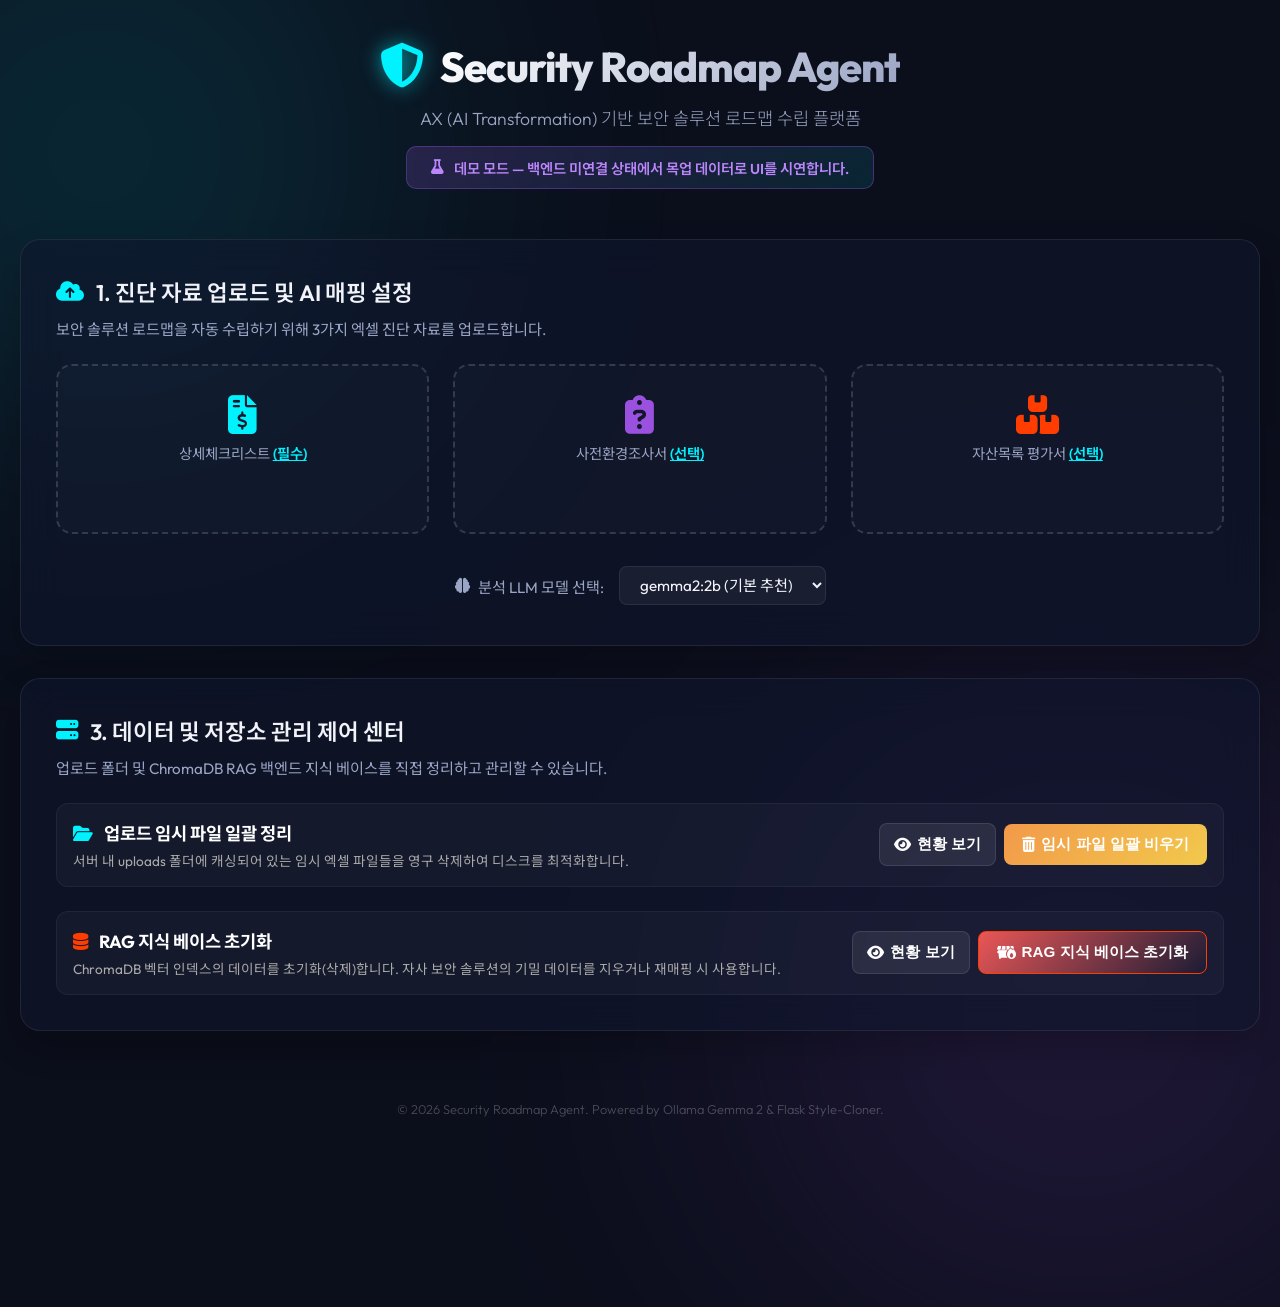
==== public/index.html @ c1308229 "feat: Vercel 외부 배포용 정적 프론트엔드 및 데모 모드 추가 - vercel.json 배포 설정 파일 생성 - public/ 디렉터리 (index.html, css, j" ====
<!DOCTYPE html>
<html lang="ko">
<head>
    <meta charset="UTF-8">
    <meta name="viewport" content="width=device-width, initial-scale=1.0">
    <title>보안 로드맵 수립 에이전트 (AX 솔루션)</title>
    <meta name="description" content="AX (AI Transformation) 기반 정보보안감사 보안 솔루션 로드맵 자동 수립 플랫폼. 로컬 sLLM과 RAG 기술을 활용한 오프라인 보안 컨설팅 자동화 시스템.">
    <!-- Google Fonts -->
    <link href="https://fonts.googleapis.com/css2?family=Outfit:wght@300;400;600;800&family=Noto+Sans+KR:wght@300;400;700&display=swap" rel="stylesheet">
    <!-- FontAwesome for Icons -->
    <link rel="stylesheet" href="https://cdnjs.cloudflare.com/ajax/libs/font-awesome/6.4.0/css/all.min.css">
    <!-- Premium stylesheet link -->
    <link rel="stylesheet" href="./css/style.css">
</head>
<body>
    <!-- Background Aura Elements -->
    <div class="aura aura-blue"></div>
    <div class="aura aura-purple"></div>

    <div class="container">
        <!-- Header -->
        <header class="app-header">
            <div class="logo">
                <i class="fa-solid fa-shield-halved glow-icon"></i>
                <h1>Security Roadmap Agent</h1>
            </div>
            <p class="subtitle">AX (AI Transformation) 기반 보안 솔루션 로드맵 수립 플랫폼</p>
            <!-- 데모 모드 배너 -->
            <div id="demo-mode-banner" class="demo-banner" style="display: none;">
                <i class="fa-solid fa-flask"></i>
                <span>데모 모드 — 백엔드 미연결 상태에서 목업 데이터로 UI를 시연합니다.</span>
            </div>
        </header>

        <!-- Main Card Section -->
        <main class="main-content">
            <!-- 1. Upload Card -->
            <section class="card upload-card glass">
                <h2><i class="fa-solid fa-cloud-arrow-up card-icon"></i>1. 진단 자료 업로드 및 AI 매핑 설정</h2>
                <p class="card-desc">보안 솔루션 로드맵을 자동 수립하기 위해 3가지 엑셀 진단 자료를 업로드합니다.</p>
                
                <div class="upload-grid" style="display: grid; grid-template-columns: repeat(auto-fit, minmax(280px, 1fr)); gap: 1.5rem; margin-top: 1rem; margin-bottom: 2rem;">
                    <!-- 1. 내부보안점검 상세체크리스트 -->
                    <div class="dropzone" id="dropzone" style="padding: 30px 15px; min-height: 170px;">
                        <input type="file" id="file-input" accept=".xlsx" style="display: none;">
                        <i class="fa-solid fa-file-invoice-dollar cloud-icon" style="font-size: 2.4rem; color: var(--accent-blue); margin-bottom: 8px;"></i>
                        <p class="dropzone-text" style="font-size: 0.9rem; margin: 0;">상세체크리스트 <span>(필수)</span></p>
                        <p class="file-info" id="file-info" style="font-size: 0.78rem; margin-top: 10px; word-break: break-all;"></p>
                    </div>

                    <!-- 2. 사전환경조사서 -->
                    <div class="dropzone dropzone-purple" id="dropzone-env" style="padding: 30px 15px; min-height: 170px;">
                        <input type="file" id="file-input-env" accept=".xlsx" style="display: none;">
                        <i class="fa-solid fa-clipboard-question cloud-icon" style="font-size: 2.4rem; color: var(--accent-purple); margin-bottom: 8px;"></i>
                        <p class="dropzone-text" style="font-size: 0.9rem; margin: 0;">사전환경조사서 <span>(선택)</span></p>
                        <p class="file-info" id="file-info-env" style="font-size: 0.78rem; margin-top: 10px; color: var(--accent-purple); word-break: break-all;"></p>
                    </div>

                    <!-- 3. 자산목록 및 중요도 평가서 -->
                    <div class="dropzone dropzone-red" id="dropzone-asset" style="padding: 30px 15px; min-height: 170px;">
                        <input type="file" id="file-input-asset" accept=".xlsx" style="display: none;">
                        <i class="fa-solid fa-boxes-stacked cloud-icon" style="font-size: 2.4rem; color: var(--accent-red); margin-bottom: 8px;"></i>
                        <p class="dropzone-text" style="font-size: 0.9rem; margin: 0;">자산목록 평가서 <span>(선택)</span></p>
                        <p class="file-info" id="file-info-asset" style="font-size: 0.78rem; margin-top: 10px; color: var(--accent-red); word-break: break-all;"></p>
                    </div>
                </div>

                <div class="model-select-container">
                    <label for="model-select"><i class="fa-solid fa-brain"></i> 분석 LLM 모델 선택:</label>
                    <select id="model-select" class="model-select">
                        <option value="gemma2:2b" selected>gemma2:2b (기본 추천)</option>
                        <option value="llama3.2:3b">llama3.2:3b</option>
                        <option value="gemma4:e4b">gemma4:e4b</option>
                    </select>
                </div>

                <div class="action-bar" id="upload-actions" style="display: none;">
                    <button class="btn btn-primary" id="btn-map-start">
                        <i class="fa-solid fa-microchip"></i> AI 매핑 및 스케줄링 기동
                    </button>
                </div>
            </section>
            
            <!-- 3. Storage and RAG Database Management (Premium Glassmorphism Card) -->
            <section class="card management-card glass" style="margin-top: 2rem;">
                <h2><i class="fa-solid fa-server card-icon"></i>3. 데이터 및 저장소 관리 제어 센터</h2>
                <p class="card-desc">업로드 폴더 및 ChromaDB RAG 백엔드 지식 베이스를 직접 정리하고 관리할 수 있습니다.</p>
                <div class="management-grid" style="display: flex; flex-direction: column; gap: 1.5rem; margin-top: 1.5rem;">
                    <div class="mgmt-item-container" style="background: rgba(255, 255, 255, 0.03); border-radius: 12px; border: 1px solid rgba(255, 255, 255, 0.05); padding: 1rem;">
                        <div class="mgmt-item" style="display: flex; justify-content: space-between; align-items: center; gap: 1rem;">
                            <div class="mgmt-info" style="flex: 1;">
                                <h3 style="font-size: 1.1rem; color: #fff; margin-bottom: 0.3rem;"><i class="fa-solid fa-folder-open" style="color: var(--accent-blue); margin-right: 0.5rem;"></i> 업로드 임시 파일 일괄 정리</h3>
                                <p style="font-size: 0.85rem; color: #aaa; margin: 0;">서버 내 uploads 폴더에 캐싱되어 있는 임시 엑셀 파일들을 영구 삭제하여 디스크를 최적화합니다.</p>
                            </div>
                            <div style="display: flex; gap: 8px; align-items: center;">
                                <button class="btn" id="btn-view-uploads" style="background: rgba(255,255,255,0.08); color: #fff; border: 1px solid rgba(255,255,255,0.1); padding: 10px 14px; border-radius: 8px; cursor: pointer; display: flex; align-items: center; gap: 6px; font-weight: 600;">
                                    <i class="fa-solid fa-eye"></i> 현황 보기
                                </button>
                                <button class="btn btn-warning" id="btn-clear-uploads" style="background: linear-gradient(135deg, #f2994a, #f2c94c); color: #fff; border: none; padding: 10px 18px; border-radius: 8px; cursor: pointer; display: flex; align-items: center; gap: 6px; font-weight: 600;">
                                    <i class="fa-solid fa-trash-can"></i> 임시 파일 일괄 비우기
                                </button>
                            </div>
                        </div>
                        
                        <!-- 업로드 파일 목록 표시 패널 -->
                        <div class="mgmt-sub-panel" id="uploads-list-panel" style="margin-top: 1rem; padding: 1rem; background: rgba(0,0,0,0.25); border-radius: 8px; border: 1px solid rgba(255,255,255,0.05); display: none;">
                            <h4 style="margin: 0 0 0.8rem 0; color: #fff; font-size: 0.95rem; display: flex; justify-content: space-between; align-items: center;">
                                <span><i class="fa-solid fa-list-check" style="color: var(--accent-blue); margin-right: 6px;"></i> 보관 중인 임시 파일 목록</span>
                                <span style="font-size: 0.8rem; color: #888;" id="uploads-count-text">0개 파일</span>
                            </h4>
                            <div style="max-height: 180px; overflow-y: auto; border-radius: 6px;">
                                <table style="width: 100%; border-collapse: collapse; font-size: 0.8rem; text-align: left;">
                                    <thead>
                                        <tr style="border-bottom: 2px solid rgba(255,255,255,0.1); color: #ddd; background: rgba(255,255,255,0.02);">
                                            <th style="padding: 8px;">파일명</th>
                                            <th style="padding: 8px;">크기 (Bytes)</th>
                                            <th style="padding: 8px;">업로드 일시</th>
                                        </tr>
                                    </thead>
                                    <tbody id="uploads-list-tbody" style="color: #bbb;">
                                        <tr>
                                            <td colspan="3" style="padding: 12px; text-align: center; color: #666;">데이터를 불러오는 중입니다...</td>
                                        </tr>
                                    </tbody>
                                </table>
                            </div>
                        </div>
                    </div>
                    
                    <div class="mgmt-item-container" style="background: rgba(255, 255, 255, 0.03); border-radius: 12px; border: 1px solid rgba(255, 255, 255, 0.05); padding: 1rem;">
                        <div class="mgmt-item" style="display: flex; justify-content: space-between; align-items: center; gap: 1rem;">
                            <div class="mgmt-info" style="flex: 1;">
                                <h3 style="font-size: 1.1rem; color: #fff; margin-bottom: 0.3rem;"><i class="fa-solid fa-database" style="color: var(--accent-red); margin-right: 0.5rem;"></i> RAG 지식 베이스 초기화</h3>
                                <p style="font-size: 0.85rem; color: #aaa; margin: 0;">ChromaDB 벡터 인덱스의 데이터를 초기화(삭제)합니다. 자사 보안 솔루션의 기밀 데이터를 지우거나 재매핑 시 사용합니다.</p>
                            </div>
                            <div style="display: flex; gap: 8px; align-items: center;">
                                <button class="btn" id="btn-view-rag" style="background: rgba(255,255,255,0.08); color: #fff; border: 1px solid rgba(255,255,255,0.1); padding: 10px 14px; border-radius: 8px; cursor: pointer; display: flex; align-items: center; gap: 6px; font-weight: 600;">
                                    <i class="fa-solid fa-eye"></i> 현황 보기
                                </button>
                                <button class="btn btn-danger" id="btn-clear-rag" style="background: linear-gradient(135deg, #eb5757, #00000000); color: #fff; border: 1px solid var(--accent-red); padding: 10px 18px; border-radius: 8px; cursor: pointer; display: flex; align-items: center; gap: 6px; font-weight: 600;">
                                    <i class="fa-solid fa-dumpster-fire"></i> RAG 지식 베이스 초기화
                                </button>
                            </div>
                        </div>
                        
                        <!-- RAG 데이터 목록 표시 패널 -->
                        <div class="mgmt-sub-panel" id="rag-list-panel" style="margin-top: 1rem; padding: 1rem; background: rgba(0,0,0,0.25); border-radius: 8px; border: 1px solid rgba(255,255,255,0.05); display: none;">
                            <h4 style="margin: 0 0 0.8rem 0; color: #fff; font-size: 0.95rem; display: flex; justify-content: space-between; align-items: center;">
                                <span><i class="fa-solid fa-database" style="color: var(--accent-red); margin-right: 6px;"></i> RAG DB 구축 솔루션 현황</span>
                                <span style="font-size: 0.85rem; color: var(--accent-blue); background: rgba(0,180,255,0.15); padding: 2px 8px; border-radius: 20px; font-weight: 600;" id="rag-count-badge">0건</span>
                            </h4>
                            <div style="max-height: 250px; overflow-y: auto; border-radius: 6px;">
                                <table style="width: 100%; border-collapse: collapse; font-size: 0.8rem; text-align: left;">
                                    <thead>
                                        <tr style="border-bottom: 2px solid rgba(255,255,255,0.1); color: #ddd; background: rgba(255,255,255,0.02); position: sticky; top: 0;">
                                            <th style="padding: 8px; width: 60px;">ID</th>
                                            <th style="padding: 8px; width: 100px;">보안영역</th>
                                            <th style="padding: 8px; width: 120px;">솔루션구분</th>
                                            <th style="padding: 8px; width: 100px;">제조사</th>
                                            <th style="padding: 8px; width: 120px;">제품명</th>
                                            <th style="padding: 8px;">제품 기능 설명</th>
                                        </tr>
                                    </thead>
                                    <tbody id="rag-list-tbody" style="color: #bbb;">
                                        <tr>
                                            <td colspan="6" style="padding: 12px; text-align: center; color: #666;">데이터를 불러오는 중입니다...</td>
                                        </tr>
                                    </tbody>
                                </table>
                            </div>
                        </div>
                    </div>
                </div>
            </section>

            <!-- Loading Indicator -->
            <div class="loading-overlay" id="loading-overlay" style="display: none;">
                <div class="spinner-container">
                    <div class="spinner"></div>
                    <p id="loading-text">로컬 Gemma 2 LLM 엔진 분석 및 자사 솔루션 RAG 탐색 중...</p>
                    <div class="progress-bar-container">
                        <div class="progress-bar" id="progress-bar"></div>
                    </div>
                </div>
            </div>

            <!-- 2. Result Table Card -->
            <section class="card result-card glass" id="result-card" style="display: none;">
                <div class="card-header-flex">
                    <h2><i class="fa-solid fa-chart-line card-icon"></i>2. 정보보안컨설팅 매핑 결과 종합 보고</h2>
                    <button class="btn btn-success" id="btn-export">
                        <i class="fa-solid fa-file-arrow-down"></i> 최종 엑셀 로드맵 추출
                    </button>
                </div>
                <div class="company-badge-container">
                    <span class="badge label-badge">대상 기업명</span>
                    <span class="badge val-badge" id="company-name">DEMO 기업</span>
                </div>

                <div class="table-container">
                    <table id="result-table">
                        <thead>
                            <tr>
                                <th>No.</th>
                                <th>점검 항목명</th>
                                <th>운영 실태 및 결함 사항</th>
                                <th>추천 보안 솔루션 (제조사)</th>
                                <th>법적 요구사항</th>
                                <th>시급성</th>
                                <th>위험도</th>
                                <th>예상 예산</th>
                                <th>로드맵 연도</th>
                                <th style="width: 110px;">액션</th>
                            </tr>
                        </thead>
                        <tbody id="result-tbody">
                            <!-- JS를 통해 동적 데이터 렌더링 -->
                        </tbody>
                    </table>
                </div>
            </section>
        </main>

        <!-- Footer -->
        <footer class="app-footer">
            <p>&copy; 2026 Security Roadmap Agent. Powered by Ollama Gemma 2 &amp; Flask Style-Cloner.</p>
        </footer>
    </div>

    <!-- 팝업 모달 추가 (상세 전체보기) -->
    <div class="modal" id="text-modal">
        <div class="modal-content">
            <div class="modal-header">
                <h3><i class="fa-solid fa-file-lines" style="color: var(--accent-blue);"></i> 운영 실태 및 결함 사항 전체보기</h3>
                <button class="modal-close" id="modal-close-btn">&times;</button>
            </div>
            <div class="modal-body">
                <div class="section-title">점검 항목명</div>
                <div class="text-block" id="modal-item-name" style="font-weight: 700; color: var(--accent-blue); padding: 8px 12px; font-size: 1rem; border-left: 3px solid var(--accent-blue);"></div>
                
                <div class="section-title">[현황] 운영 실태 및 증적</div>
                <div class="text-block" id="modal-current-status"></div>
                
                <div class="section-title">[개선] 개선 방안</div>
                <div class="text-block" id="modal-improvement" style="color: var(--accent-red); font-weight: 500; border-left: 3px solid var(--accent-red);"></div>
            </div>
        </div>
    </div>

    <!-- JS Scripts -->
    <script src="./js/app.js"></script>
</body>
</html>
---- public/css/style.css ----
/* Premium Design Style: Dark Cyberpunk Glassmorphism Theme */

:root {
    --bg-color: #0b0e1b;
    --card-bg: rgba(16, 22, 46, 0.6);
    --border-color: rgba(255, 255, 255, 0.08);
    --text-primary: #f1f3f9;
    --text-secondary: #9aa5c4;
    
    /* Neon Accents */
    --accent-blue: #00f2fe;
    --accent-purple: #9b51e0;
    --accent-green: #00e676;
    --accent-red: #ff3d00;
    --glow-shadow: 0 0 20px rgba(0, 242, 254, 0.35);
}

* {
    margin: 0;
    padding: 0;
    box-sizing: border-box;
}

body {
    background-color: var(--bg-color);
    color: var(--text-primary);
    font-family: 'Outfit', 'Noto Sans KR', sans-serif;
    min-height: 100vh;
    overflow-x: hidden;
    position: relative;
}

/* Background Aura Objects */
.aura {
    position: absolute;
    border-radius: 50%;
    filter: blur(160px);
    z-index: -1;
    opacity: 0.18;
    pointer-events: none;
}

.aura-blue {
    width: 500px;
    height: 500px;
    background: var(--accent-blue);
    top: -100px;
    left: -150px;
}

.aura-purple {
    width: 600px;
    height: 600px;
    background: var(--accent-purple);
    bottom: -150px;
    right: -100px;
}

/* Container */
.container {
    max-width: 1280px;
    margin: 0 auto;
    padding: 40px 20px;
    display: flex;
    flex-direction: column;
    min-height: 100vh;
}

/* Header */
.app-header {
    text-align: center;
    margin-bottom: 50px;
}

.logo {
    display: inline-flex;
    align-items: center;
    gap: 15px;
    margin-bottom: 12px;
}

.logo h1 {
    font-size: 2.6rem;
    font-weight: 800;
    letter-spacing: -1px;
    background: linear-gradient(135deg, #ffffff 0%, var(--text-secondary) 100%);
    -webkit-background-clip: text;
    -webkit-text-fill-color: transparent;
}

.glow-icon {
    font-size: 2.8rem;
    color: var(--accent-blue);
    filter: drop-shadow(0 0 10px rgba(0, 242, 254, 0.6));
}

.subtitle {
    font-size: 1.1rem;
    color: var(--text-secondary);
    font-weight: 300;
}

/* Demo Mode Banner */
.demo-banner {
    margin-top: 16px;
    display: inline-flex;
    align-items: center;
    gap: 10px;
    padding: 10px 24px;
    border-radius: 10px;
    background: linear-gradient(135deg, rgba(155, 81, 224, 0.2), rgba(0, 242, 254, 0.1));
    border: 1px solid rgba(155, 81, 224, 0.35);
    color: #bb86fc;
    font-size: 0.9rem;
    font-weight: 600;
    animation: demoPulse 2s ease-in-out infinite;
}

@keyframes demoPulse {
    0%, 100% { opacity: 1; }
    50% { opacity: 0.7; }
}

/* Cards (Glassmorphism) */
.glass {
    background: var(--card-bg);
    backdrop-filter: blur(20px);
    -webkit-backdrop-filter: blur(20px);
    border: 1px solid var(--border-color);
    border-radius: 20px;
    box-shadow: 0 15px 35px rgba(0, 0, 0, 0.2);
}

.card {
    padding: 35px;
    margin-bottom: 30px;
    transition: transform 0.3s ease, box-shadow 0.3s ease;
}

.card h2 {
    font-size: 1.4rem;
    font-weight: 600;
    margin-bottom: 10px;
    display: flex;
    align-items: center;
    gap: 12px;
}

.card-icon {
    color: var(--accent-blue);
}

.card-desc {
    color: var(--text-secondary);
    font-size: 0.95rem;
    margin-bottom: 25px;
}

/* Dropzone styling */
.dropzone {
    border: 2px dashed rgba(255, 255, 255, 0.15);
    border-radius: 16px;
    padding: 50px 20px;
    text-align: center;
    cursor: pointer;
    background: rgba(255, 255, 255, 0.02);
    transition: all 0.3s cubic-bezier(0.4, 0, 0.2, 1);
}

.dropzone:hover, .dropzone.dragover {
    border-color: var(--accent-blue);
    background: rgba(0, 242, 254, 0.04);
    box-shadow: inset 0 0 20px rgba(0, 242, 254, 0.05);
}

.cloud-icon {
    font-size: 3.5rem;
    color: var(--text-secondary);
    margin-bottom: 15px;
    transition: transform 0.3s ease, color 0.3s ease;
}

.dropzone:hover .cloud-icon {
    transform: translateY(-5px);
    color: var(--accent-blue);
}

.dropzone-text {
    font-size: 1.05rem;
    color: var(--text-secondary);
}

.dropzone-text span {
    color: var(--accent-blue);
    font-weight: 600;
    text-decoration: underline;
}

.file-info {
    margin-top: 15px;
    color: var(--accent-green);
    font-weight: 600;
    font-size: 0.95rem;
}

/* Buttons */
.btn {
    display: inline-flex;
    align-items: center;
    gap: 8px;
    padding: 12px 28px;
    border-radius: 10px;
    border: none;
    font-size: 0.95rem;
    font-weight: 600;
    cursor: pointer;
    transition: all 0.25s ease;
}

.btn-primary {
    background: linear-gradient(135deg, #00f2fe 0%, #4facfe 100%);
    color: #031b33;
}

.btn-primary:hover {
    box-shadow: var(--glow-shadow);
    transform: translateY(-2px);
}

.btn-success {
    background: linear-gradient(135deg, #00e676 0%, #00b0ff 100%);
    color: #031b33;
}

.btn-success:hover {
    box-shadow: 0 0 20px rgba(0, 230, 118, 0.4);
    transform: translateY(-2px);
}

.action-bar {
    margin-top: 25px;
    text-align: right;
}

/* Loading Overlay */
.loading-overlay {
    background: rgba(11, 14, 27, 0.85);
    backdrop-filter: blur(10px);
    border-radius: 20px;
    padding: 40px;
    text-align: center;
    margin-bottom: 30px;
    border: 1px solid var(--border-color);
}

.spinner-container {
    display: flex;
    flex-direction: column;
    align-items: center;
    gap: 20px;
}

.spinner {
    width: 50px;
    height: 50px;
    border: 3px solid rgba(0, 242, 254, 0.1);
    border-top: 3px solid var(--accent-blue);
    border-radius: 50%;
    animation: spin 1s linear infinite;
}

@keyframes spin {
    0% { transform: rotate(0deg); }
    100% { transform: rotate(360deg); }
}

.progress-bar-container {
    width: 100%;
    max-width: 400px;
    height: 6px;
    background: rgba(255, 255, 255, 0.05);
    border-radius: 10px;
    overflow: hidden;
}

.progress-bar {
    width: 0%;
    height: 100%;
    background: linear-gradient(90deg, var(--accent-blue) 0%, var(--accent-purple) 100%);
    border-radius: 10px;
    transition: width 0.4s ease;
}

/* Results Section */
.card-header-flex {
    display: flex;
    justify-content: space-between;
    align-items: center;
    flex-wrap: wrap;
    gap: 20px;
    margin-bottom: 15px;
}

.company-badge-container {
    display: inline-flex;
    border-radius: 8px;
    overflow: hidden;
    border: 1px solid var(--border-color);
    margin-bottom: 25px;
}

.badge {
    padding: 6px 14px;
    font-size: 0.85rem;
    font-weight: 600;
}

.label-badge {
    background: rgba(255, 255, 255, 0.08);
    color: var(--text-secondary);
}

.val-badge {
    background: rgba(0, 242, 254, 0.15);
    color: var(--accent-blue);
}

/* Table Design */
.table-container {
    overflow-x: auto;
    border-radius: 12px;
    border: 1px solid var(--border-color);
}

table {
    width: 100%;
    border-collapse: collapse;
    font-size: 0.9rem;
    text-align: left;
}

th {
    background: rgba(255, 255, 255, 0.03);
    color: var(--text-secondary);
    font-weight: 600;
    padding: 16px;
    border-bottom: 1px solid var(--border-color);
}

td {
    padding: 16px;
    border-bottom: 1px solid rgba(255, 255, 255, 0.03);
    color: var(--text-primary);
    vertical-align: middle;
}

tr:hover {
    background: rgba(255, 255, 255, 0.015);
}

/* Custom Table Badges */
.table-badge {
    display: inline-block;
    padding: 4px 10px;
    border-radius: 6px;
    font-size: 0.75rem;
    font-weight: 600;
}

.badge-blue {
    background: rgba(0, 242, 254, 0.1);
    color: var(--accent-blue);
}

.badge-purple {
    background: rgba(155, 81, 224, 0.15);
    color: #bb86fc;
}

.badge-red {
    background: rgba(255, 61, 0, 0.15);
    color: var(--accent-red);
}

.badge-green {
    background: rgba(0, 230, 118, 0.1);
    color: var(--accent-green);
}

/* Footer */
.app-footer {
    text-align: center;
    margin-top: auto;
    padding-top: 40px;
    color: rgba(255, 255, 255, 0.25);
    font-size: 0.8rem;
    font-weight: 300;
}

/* Model select styling */
.model-select-container {
    margin-top: 20px;
    margin-bottom: 5px;
    display: flex;
    align-items: center;
    justify-content: center;
    gap: 15px;
}

.model-select-container label {
    font-size: 0.95rem;
    color: var(--text-secondary);
    display: inline-flex;
    align-items: center;
    gap: 8px;
}

.model-select {
    background: rgba(255, 255, 255, 0.05);
    border: 1px solid var(--border-color);
    border-radius: 8px;
    color: var(--text-primary);
    padding: 8px 16px;
    font-size: 0.95rem;
    font-family: inherit;
    outline: none;
    cursor: pointer;
    transition: border-color 0.25s ease, box-shadow 0.25s ease;
}

.model-select:focus {
    border-color: var(--accent-blue);
    box-shadow: 0 0 10px rgba(0, 242, 254, 0.2);
}

.model-select option {
    background: var(--bg-color);
    color: var(--text-primary);
}

/* Modal style */
.modal {
    position: fixed;
    top: 0;
    left: 0;
    width: 100%;
    height: 100%;
    background: rgba(11, 14, 27, 0.85);
    backdrop-filter: blur(10px);
    z-index: 1000;
    display: flex;
    align-items: center;
    justify-content: center;
    opacity: 0;
    pointer-events: none;
    transition: opacity 0.3s ease;
}

.modal.active {
    opacity: 1;
    pointer-events: auto;
}

.modal-content {
    background: rgba(16, 22, 46, 0.95);
    border: 1px solid var(--border-color);
    border-radius: 16px;
    width: 90%;
    max-width: 650px;
    padding: 30px;
    box-shadow: 0 0 30px rgba(0, 0, 0, 0.5);
    transform: translateY(-20px);
    transition: transform 0.3s ease;
}

.modal.active .modal-content {
    transform: translateY(0);
}

.modal-header {
    display: flex;
    justify-content: space-between;
    align-items: center;
    margin-bottom: 20px;
    border-bottom: 1px solid rgba(255, 255, 255, 0.08);
    padding-bottom: 12px;
}

.modal-header h3 {
    font-size: 1.4rem;
    font-weight: 700;
    color: #fff;
    display: flex;
    align-items: center;
    gap: 8px;
}

.modal-close {
    background: none;
    border: none;
    color: var(--text-secondary);
    font-size: 1.5rem;
    cursor: pointer;
    transition: color 0.25s ease;
}

.modal-close:hover {
    color: var(--accent-red);
}

.modal-body {
    max-height: 450px;
    overflow-y: auto;
    font-size: 0.95rem;
    line-height: 1.6;
    color: var(--text-primary);
    padding-right: 8px;
}

.modal-body::-webkit-scrollbar {
    width: 6px;
}

.modal-body::-webkit-scrollbar-thumb {
    background: rgba(255, 255, 255, 0.1);
    border-radius: 4px;
}

.modal-body .section-title {
    font-weight: 700;
    margin-top: 15px;
    margin-bottom: 8px;
    font-size: 1rem;
    color: var(--accent-blue);
}

.modal-body .text-block {
    background: rgba(255, 255, 255, 0.02);
    border: 1px solid rgba(255, 255, 255, 0.05);
    padding: 14px;
    border-radius: 8px;
    margin-bottom: 15px;
    white-space: pre-line;
    color: #e2e8f0;
}

/* 수동 입력 필드 스타일 */
.edit-input {
    background: rgba(255, 255, 255, 0.04);
    border: 1px solid rgba(255, 255, 255, 0.1);
    color: #fff;
    padding: 6px 10px;
    border-radius: 6px;
    font-size: 0.85rem;
    outline: none;
    transition: border-color 0.2s, background 0.2s;
    width: 100%;
}

.edit-input:focus {
    border-color: var(--accent-blue);
    background: rgba(255, 255, 255, 0.08);
}

.edit-select {
    background: #0b0e1b;
    border: 1px solid rgba(255, 255, 255, 0.1);
    color: #fff;
    padding: 6px 8px;
    border-radius: 6px;
    font-size: 0.85rem;
    outline: none;
    cursor: pointer;
    transition: border-color 0.2s;
    width: 100%;
}

.edit-select:focus {
    border-color: var(--accent-blue);
}

.btn-inline-save {
    background: linear-gradient(135deg, var(--accent-blue), #00c6ff);
    color: #0b0e1b;
    border: none;
    padding: 6px 12px;
    border-radius: 6px;
    font-size: 0.8rem;
    font-weight: 700;
    cursor: pointer;
    transition: transform 0.15s, box-shadow 0.15s;
    display: inline-flex;
    align-items: center;
    gap: 4px;
    white-space: nowrap;
}

.btn-inline-save:hover {
    transform: scale(1.03);
    box-shadow: 0 0 10px rgba(0, 242, 254, 0.3);
}

.btn-inline-save:disabled {
    opacity: 0.5;
    cursor: not-allowed;
}

.clickable-cell {
    cursor: pointer;
    transition: background-color 0.2s;
    position: relative;
}

.clickable-cell:hover {
    background-color: rgba(255, 255, 255, 0.03);
}

.clickable-cell::after {
    content: " 🔍 전체보기";
    font-size: 0.7rem;
    color: var(--accent-blue);
    opacity: 0;
    transition: opacity 0.2s;
    margin-left: 4px;
}

.clickable-cell:hover::after {
    opacity: 1;
}

/* Custom Purple and Red Dropzone Hover States */
.dropzone-purple:hover, .dropzone-purple.dragover {
    border-color: var(--accent-purple) !important;
    background: rgba(155, 81, 224, 0.04) !important;
    box-shadow: inset 0 0 20px rgba(155, 81, 224, 0.05) !important;
}
.dropzone-red:hover, .dropzone-red.dragover {
    border-color: var(--accent-red) !important;
    background: rgba(255, 61, 0, 0.04) !important;
    box-shadow: inset 0 0 20px rgba(255, 61, 0, 0.05) !important;
}
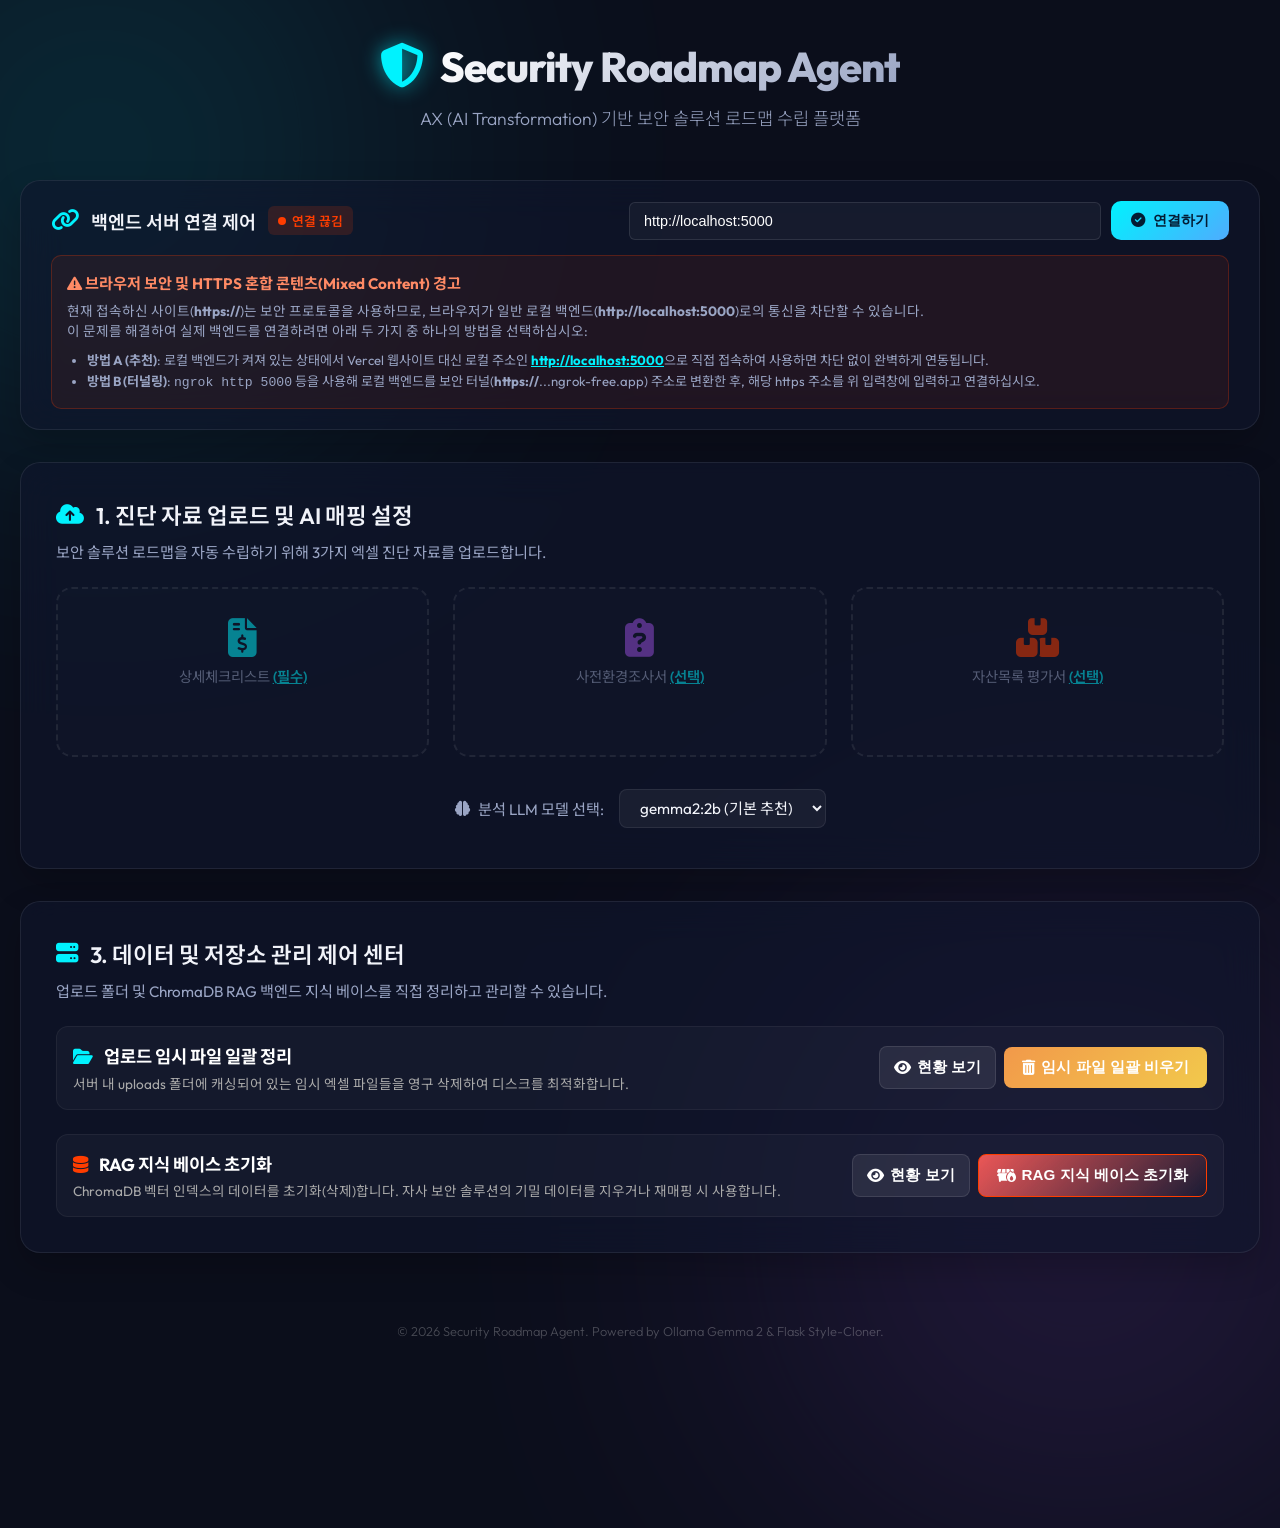
==== commit 1fe85b22: "feat: 데모 모드 제거 및 HTTPS Mixed Content 대응 백엔드 주소 입력창 추가" ====
--- a/public/index.html
+++ b/public/index.html
@@ -25,12 +25,39 @@
                 <h1>Security Roadmap Agent</h1>
             </div>
             <p class="subtitle">AX (AI Transformation) 기반 보안 솔루션 로드맵 수립 플랫폼</p>
-            <!-- 데모 모드 배너 -->
-            <div id="demo-mode-banner" class="demo-banner" style="display: none;">
-                <i class="fa-solid fa-flask"></i>
-                <span>데모 모드 — 백엔드 미연결 상태에서 목업 데이터로 UI를 시연합니다.</span>
-            </div>
         </header>
+
+        <!-- Backend Connection Control Panel -->
+        <section class="card connection-card glass" style="margin-bottom: 2rem; padding: 20px 30px;">
+            <div style="display: flex; flex-wrap: wrap; justify-content: space-between; align-items: center; gap: 15px;">
+                <div style="display: flex; align-items: center; gap: 12px;">
+                    <i class="fa-solid fa-link" style="font-size: 1.4rem; color: var(--accent-blue);"></i>
+                    <h2 style="font-size: 1.15rem; font-weight: 600; margin: 0;">백엔드 서버 연결 제어</h2>
+                    <span id="connection-status-badge" class="table-badge badge-red" style="font-size: 0.8rem; padding: 5px 10px; display: inline-flex; align-items: center; gap: 6px;">
+                        <span style="display: inline-block; width: 8px; height: 8px; border-radius: 50%; background-color: var(--accent-red);"></span> 연결 대기 중
+                    </span>
+                </div>
+                <div style="display: flex; align-items: center; gap: 10px; flex: 1; min-width: 280px; max-width: 600px;">
+                    <input type="text" id="api-url-input" class="edit-input" style="padding: 10px 14px; font-size: 0.9rem;" placeholder="http://localhost:5000">
+                    <button class="btn btn-primary" id="btn-connect-backend" style="padding: 10px 20px; font-size: 0.9rem; white-space: nowrap;">
+                        <i class="fa-solid fa-circle-check"></i> 연결하기
+                    </button>
+                </div>
+            </div>
+            
+            <!-- Connection Warning/Guide Message -->
+            <div id="connection-error-guide" style="margin-top: 15px; padding: 15px; border-radius: 10px; background: rgba(255, 61, 0, 0.08); border: 1px solid rgba(255, 61, 0, 0.25); display: block;">
+                <h4 style="color: #ff8a65; font-size: 0.95rem; margin-bottom: 8px;"><i class="fa-solid fa-triangle-exclamation"></i> 브라우저 보안 및 HTTPS 혼합 콘텐츠(Mixed Content) 경고</h4>
+                <p style="font-size: 0.85rem; color: var(--text-secondary); line-height: 1.5; margin: 0;">
+                    현재 접속하신 사이트(<strong>https://</strong>)는 보안 프로토콜을 사용하므로, 브라우저가 일반 로컬 백엔드(<strong>http://localhost:5000</strong>)로의 통신을 차단할 수 있습니다.<br>
+                    이 문제를 해결하여 실제 백엔드를 연결하려면 아래 두 가지 중 하나의 방법을 선택하십시오:
+                </p>
+                <ul style="font-size: 0.82rem; color: var(--text-secondary); margin-top: 8px; padding-left: 20px; line-height: 1.6;">
+                    <li><strong>방법 A (추천)</strong>: 로컬 백엔드가 켜져 있는 상태에서 Vercel 웹사이트 대신 로컬 주소인 <a href="http://localhost:5000" target="_blank" style="color: var(--accent-blue); text-decoration: underline; font-weight: bold;">http://localhost:5000</a>으로 직접 접속하여 사용하면 차단 없이 완벽하게 연동됩니다.</li>
+                    <li><strong>방법 B (터널링)</strong>: <code>ngrok http 5000</code> 등을 사용해 로컬 백엔드를 보안 터널(<strong>https://</strong>...ngrok-free.app) 주소로 변환한 후, 해당 https 주소를 위 입력창에 입력하고 연결하십시오.</li>
+                </ul>
+            </div>
+        </section>
 
         <!-- Main Card Section -->
         <main class="main-content">
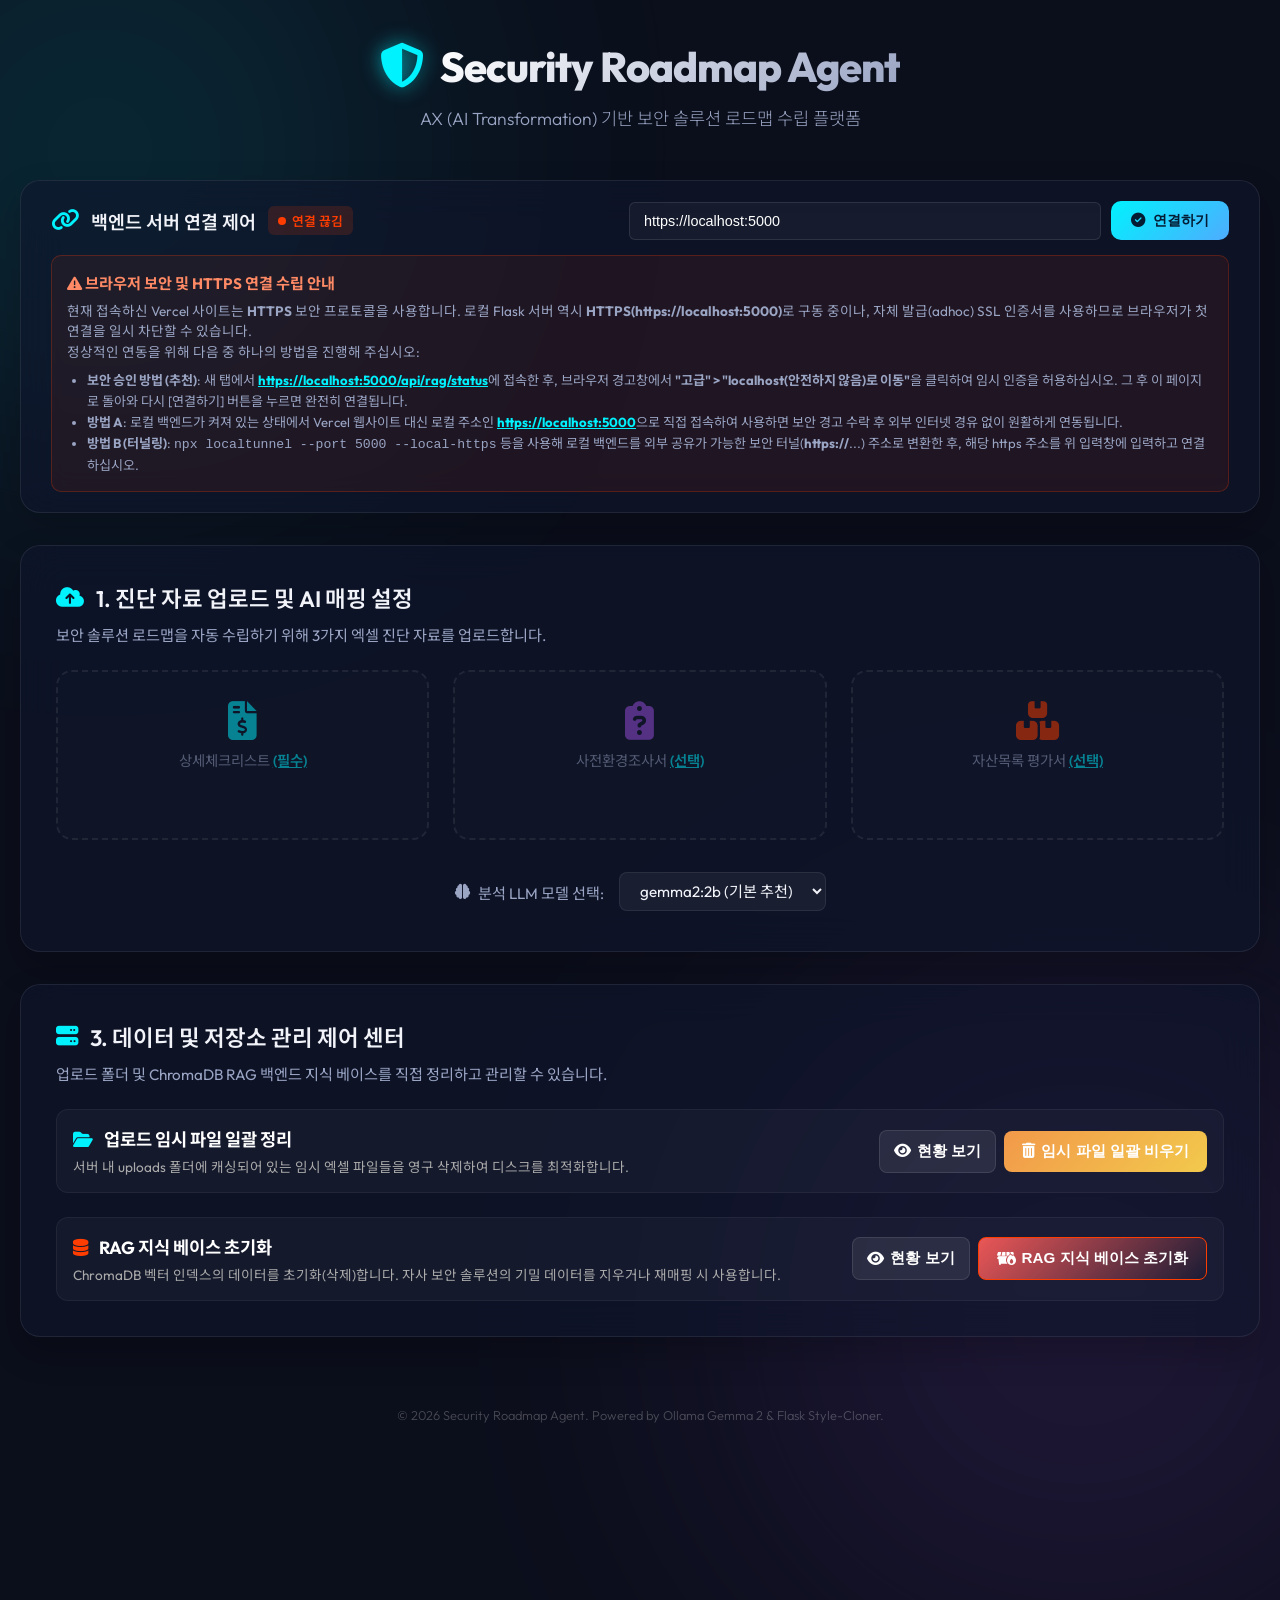
==== commit 222c7d8a: "feat: HTTPS adhoc 백엔드 주소 입력창 추가 및 LocalTunnel 가이드 고도화" ====
--- a/public/index.html
+++ b/public/index.html
@@ -38,7 +38,7 @@
                     </span>
                 </div>
                 <div style="display: flex; align-items: center; gap: 10px; flex: 1; min-width: 280px; max-width: 600px;">
-                    <input type="text" id="api-url-input" class="edit-input" style="padding: 10px 14px; font-size: 0.9rem;" placeholder="http://localhost:5000">
+                    <input type="text" id="api-url-input" class="edit-input" style="padding: 10px 14px; font-size: 0.9rem;" placeholder="https://localhost:5000">
                     <button class="btn btn-primary" id="btn-connect-backend" style="padding: 10px 20px; font-size: 0.9rem; white-space: nowrap;">
                         <i class="fa-solid fa-circle-check"></i> 연결하기
                     </button>
@@ -47,14 +47,15 @@
             
             <!-- Connection Warning/Guide Message -->
             <div id="connection-error-guide" style="margin-top: 15px; padding: 15px; border-radius: 10px; background: rgba(255, 61, 0, 0.08); border: 1px solid rgba(255, 61, 0, 0.25); display: block;">
-                <h4 style="color: #ff8a65; font-size: 0.95rem; margin-bottom: 8px;"><i class="fa-solid fa-triangle-exclamation"></i> 브라우저 보안 및 HTTPS 혼합 콘텐츠(Mixed Content) 경고</h4>
+                <h4 style="color: #ff8a65; font-size: 0.95rem; margin-bottom: 8px;"><i class="fa-solid fa-triangle-exclamation"></i> 브라우저 보안 및 HTTPS 연결 수립 안내</h4>
                 <p style="font-size: 0.85rem; color: var(--text-secondary); line-height: 1.5; margin: 0;">
-                    현재 접속하신 사이트(<strong>https://</strong>)는 보안 프로토콜을 사용하므로, 브라우저가 일반 로컬 백엔드(<strong>http://localhost:5000</strong>)로의 통신을 차단할 수 있습니다.<br>
-                    이 문제를 해결하여 실제 백엔드를 연결하려면 아래 두 가지 중 하나의 방법을 선택하십시오:
+                    현재 접속하신 Vercel 사이트는 <strong>HTTPS</strong> 보안 프로토콜을 사용합니다. 로컬 Flask 서버 역시 <strong>HTTPS(https://localhost:5000)</strong>로 구동 중이나, 자체 발급(adhoc) SSL 인증서를 사용하므로 브라우저가 첫 연결을 일시 차단할 수 있습니다.<br>
+                    정상적인 연동을 위해 다음 중 하나의 방법을 진행해 주십시오:
                 </p>
                 <ul style="font-size: 0.82rem; color: var(--text-secondary); margin-top: 8px; padding-left: 20px; line-height: 1.6;">
-                    <li><strong>방법 A (추천)</strong>: 로컬 백엔드가 켜져 있는 상태에서 Vercel 웹사이트 대신 로컬 주소인 <a href="http://localhost:5000" target="_blank" style="color: var(--accent-blue); text-decoration: underline; font-weight: bold;">http://localhost:5000</a>으로 직접 접속하여 사용하면 차단 없이 완벽하게 연동됩니다.</li>
-                    <li><strong>방법 B (터널링)</strong>: <code>ngrok http 5000</code> 등을 사용해 로컬 백엔드를 보안 터널(<strong>https://</strong>...ngrok-free.app) 주소로 변환한 후, 해당 https 주소를 위 입력창에 입력하고 연결하십시오.</li>
+                    <li><strong>보안 승인 방법 (추천)</strong>: 새 탭에서 <a href="https://localhost:5000/api/rag/status" target="_blank" style="color: var(--accent-blue); text-decoration: underline; font-weight: bold;">https://localhost:5000/api/rag/status</a>에 접속한 후, 브라우저 경고창에서 <strong>"고급" &gt; "localhost(안전하지 않음)로 이동"</strong>을 클릭하여 임시 인증을 허용하십시오. 그 후 이 페이지로 돌아와 다시 [연결하기] 버튼을 누르면 완전히 연결됩니다.</li>
+                    <li><strong>방법 A</strong>: 로컬 백엔드가 켜져 있는 상태에서 Vercel 웹사이트 대신 로컬 주소인 <a href="https://localhost:5000" target="_blank" style="color: var(--accent-blue); text-decoration: underline; font-weight: bold;">https://localhost:5000</a>으로 직접 접속하여 사용하면 보안 경고 수락 후 외부 인터넷 경유 없이 원활하게 연동됩니다.</li>
+                    <li><strong>방법 B (터널링)</strong>: <code>npx localtunnel --port 5000 --local-https</code> 등을 사용해 로컬 백엔드를 외부 공유가 가능한 보안 터널(<strong>https://</strong>...) 주소로 변환한 후, 해당 https 주소를 위 입력창에 입력하고 연결하십시오.</li>
                 </ul>
             </div>
         </section>
